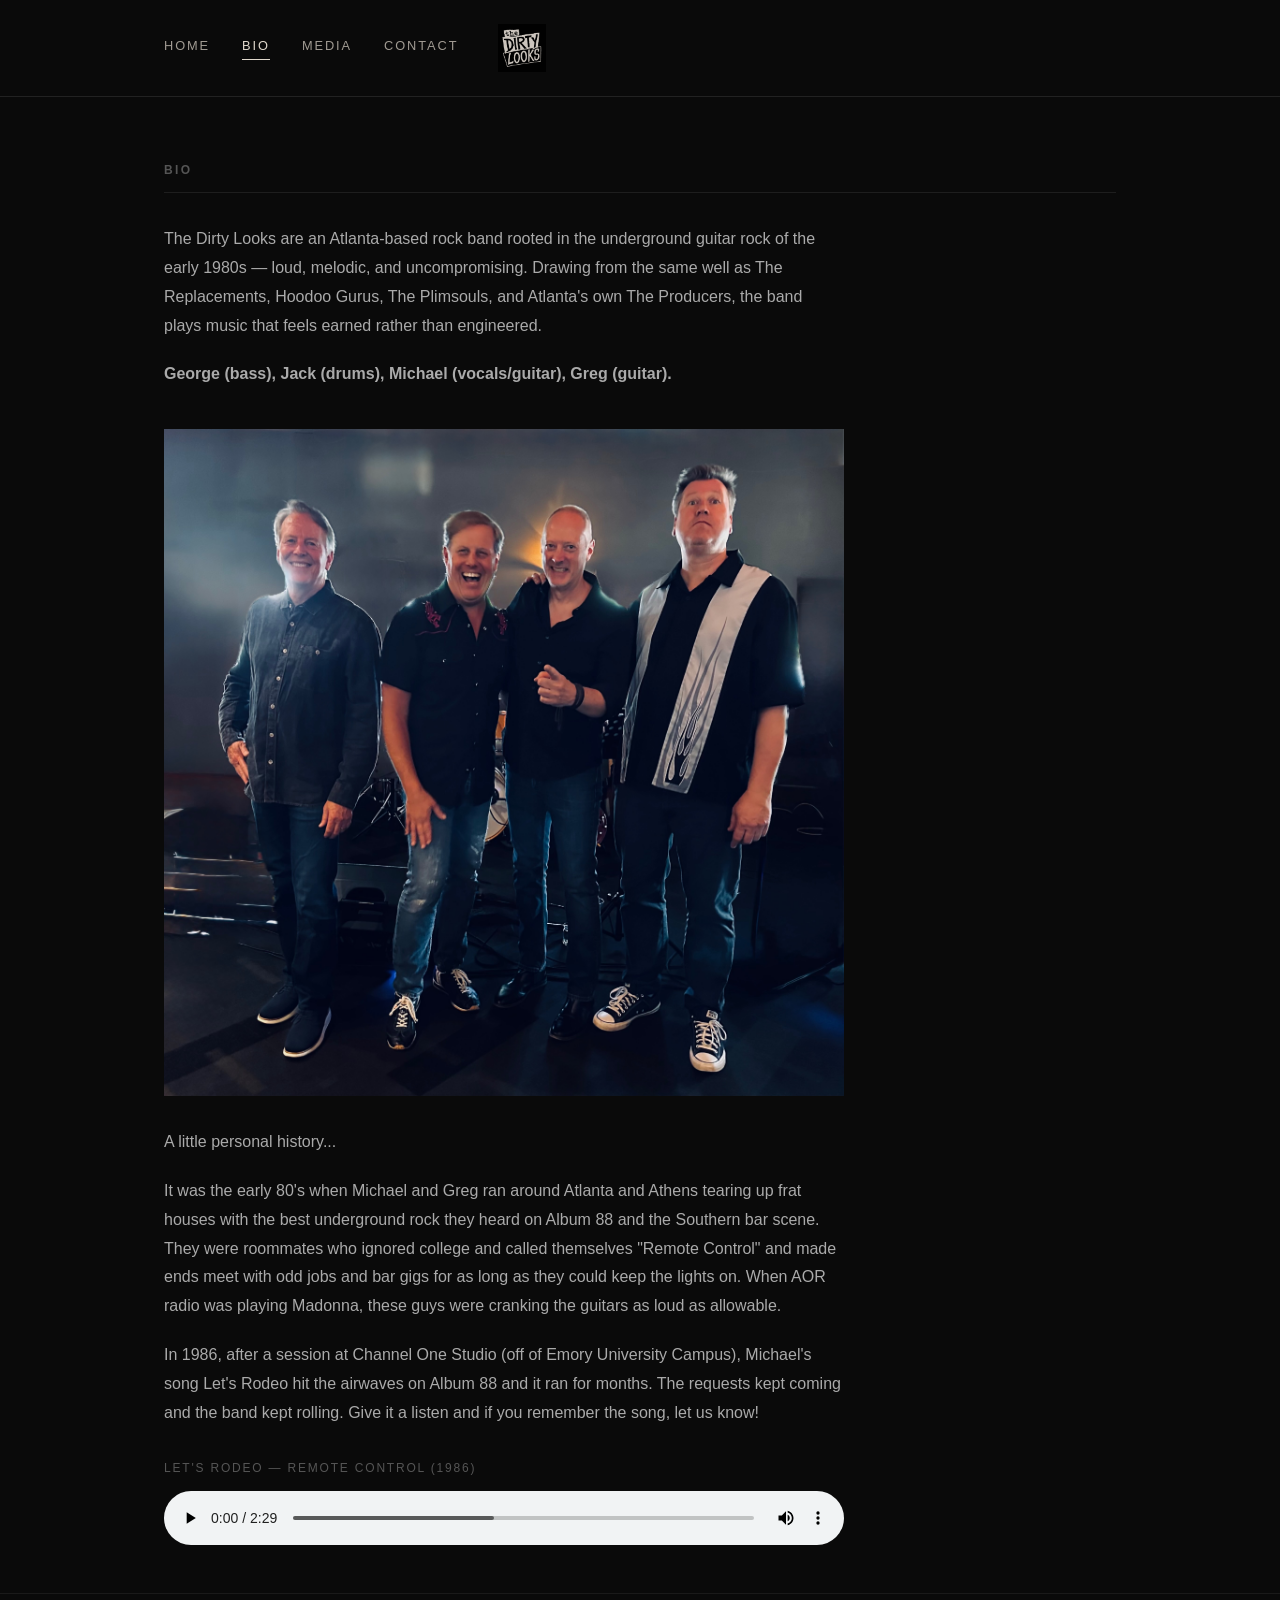
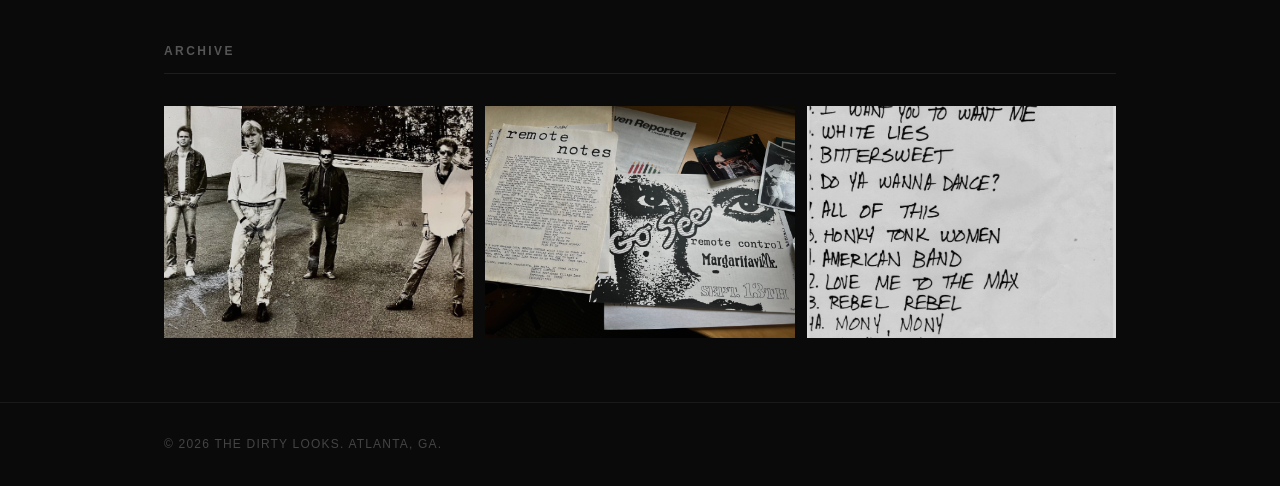
==== site/bio.html @ eaa35b77 "Rebuild site — new structure, pages, and media - Move all files into site/ subdirectory (Netlify pub" ====
<!DOCTYPE html>
<html lang="en">
<head>
  <meta charset="UTF-8">
  <meta name="viewport" content="width=device-width, initial-scale=1.0">
  <title>Bio — The Dirty Looks</title>
  <link rel="stylesheet" href="style.css">
</head>
<body>

  <header class="site-header">
    <div class="header-inner">
<div class="header-right">
        <nav class="main-nav">
          <a href="index.html">Home</a>
          <a href="bio.html" class="nav-active">Bio</a>
          <a href="media.html">Media</a>
          <a href="contact.html">Contact</a>
        </nav>
        <img class="header-logo" src="resources/Logos/DirtyLooksLogo.png" alt="The Dirty Looks">
      </div>
    </div>
  </header>

  <main>

    <section class="bio-content">
      <div class="container">
        <h2 class="section-title">Bio</h2>
        <div class="bio-text">
          <p>The Dirty Looks are an Atlanta-based rock band rooted in the underground guitar rock of the early 1980s — loud, melodic, and uncompromising. Drawing from the same well as The Replacements, Hoodoo Gurus, The Plimsouls, and Atlanta's own The Producers, the band plays music that feels earned rather than engineered.</p>
          <p><strong>George (bass), Jack (drums), Michael (vocals/guitar), Greg (guitar).</strong></p>
        </div>
        <div class="bio-photo">
          <img src="resources/Photos/TheDirtyLooks.jpeg" alt="The Dirty Looks">
        </div>
        <div class="bio-text bio-history">
          <p>A little personal history...</p>
          <p>It was the early 80's when Michael and Greg ran around Atlanta and Athens tearing up frat houses with the best underground rock they heard on Album 88 and the Southern bar scene. They were roommates who ignored college and called themselves "Remote Control" and made ends meet with odd jobs and bar gigs for as long as they could keep the lights on. When AOR radio was playing Madonna, these guys were cranking the guitars as loud as allowable.</p>
          <p>In 1986, after a session at Channel One Studio (off of Emory University Campus), Michael's song Let's Rodeo hit the airwaves on Album 88 and it ran for months. The requests kept coming and the band kept rolling. Give it a listen and if you remember the song, let us know!</p>
        </div>
        <div class="bio-audio">
          <p class="audio-label">Let's Rodeo — Remote Control (1986)</p>
          <audio controls>
            <source src="Audio/Lets%20Rodeo.mp3" type="audio/mpeg">
          </audio>
        </div>
      </div>
    </section>

    <section class="bio-archive">
      <div class="container">
        <h2 class="section-title">Archive</h2>
        <div class="photo-grid photo-grid--archive">
          <a href="resources/Photos/RC1986.jpeg" target="_blank" class="photo-item">
            <img src="resources/Photos/RC1986.jpeg" alt="RC 1986">
          </a>
          <a href="resources/Photos/Margaritaville.jpeg" target="_blank" class="photo-item">
            <img src="resources/Photos/Margaritaville.jpeg" alt="Margaritaville">
          </a>
          <a href="resources/Photos/RemoteControlSetlist.jpeg" target="_blank" class="photo-item">
            <img src="resources/Photos/RemoteControlSetlist.jpeg" alt="Remote Control Setlist">
          </a>
        </div>
      </div>
    </section>

  </main>

  <footer class="site-footer">
    <div class="container">
      <p>&copy; 2026 The Dirty Looks. Atlanta, GA.</p>
    </div>
  </footer>

</body>
</html>
---- site/style.css ----
/* === Reset & Base === */
*, *::before, *::after {
  box-sizing: border-box;
  margin: 0;
  padding: 0;
}

html {
  font-size: 16px;
  scroll-behavior: smooth;
}

body {
  background-color: #0a0a0a;
  color: #e0d8cc;
  font-family: 'Helvetica Neue', Helvetica, Arial, sans-serif;
  line-height: 1.6;
}

a {
  color: #e0d8cc;
  text-decoration: none;
}

a:hover {
  color: #ffffff;
}

.container {
  max-width: 1000px;
  margin: 0 auto;
  padding: 0 1.5rem;
}

/* === Header === */
.site-header {
  border-bottom: 1px solid #222;
  padding: 1.5rem 0;
  position: sticky;
  top: 0;
  background-color: #0a0a0a;
  z-index: 100;
}

.header-inner {
  max-width: 1000px;
  margin: 0 auto;
  padding: 0 1.5rem;
  display: flex;
  align-items: center;
  justify-content: space-between;
  flex-wrap: wrap;
  gap: 1rem;
}

.band-name {
  font-size: 1.4rem;
  font-weight: 700;
  letter-spacing: 0.12em;
  text-transform: uppercase;
  color: #ffffff;
}

.main-nav {
  display: flex;
  gap: 2rem;
  font-size: 0.8rem;
  letter-spacing: 0.15em;
  text-transform: uppercase;
}

.main-nav a {
  opacity: 0.7;
  transition: opacity 0.2s;
}

.main-nav a:hover {
  opacity: 1;
}

/* === Hero === */
.hero {
  min-height: 80vh;
  display: flex;
  align-items: center;
  justify-content: center;
  padding: 4rem 1.5rem;
  background-color: #0a0a0a;
  background-image:
    radial-gradient(ellipse at 20% 50%, rgba(60, 20, 20, 0.4) 0%, transparent 60%),
    radial-gradient(ellipse at 80% 50%, rgba(20, 20, 40, 0.4) 0%, transparent 60%);
  border-bottom: 1px solid #222;
}

.hero-content {
  display: flex;
  flex-direction: column;
  align-items: center;
  gap: 2rem;
}

.hero-logo {
  width: min(480px, 80vw);
  height: auto;
  display: block;
}

.hero-tagline {
  font-size: clamp(0.75rem, 2vw, 1rem);
  font-weight: 300;
  letter-spacing: 0.2em;
  color: #555;
  text-transform: uppercase;
  text-align: center;
}

/* === News === */
.news {
  padding: 4rem 0;
}

.section-title {
  font-size: 0.75rem;
  letter-spacing: 0.2em;
  text-transform: uppercase;
  color: #555;
  margin-bottom: 2rem;
  padding-bottom: 0.75rem;
  border-bottom: 1px solid #1e1e1e;
}

.news-item {
  display: flex;
  gap: 2rem;
  align-items: baseline;
  padding: 1rem 0;
  border-bottom: 1px solid #1a1a1a;
}

.news-date {
  font-size: 0.75rem;
  letter-spacing: 0.1em;
  text-transform: uppercase;
  color: #555;
  min-width: 100px;
}

.news-text {
  color: #aaa;
  font-size: 0.95rem;
}

/* === Footer === */
.site-footer {
  padding: 2rem 0;
  border-top: 1px solid #1a1a1a;
  font-size: 0.75rem;
  letter-spacing: 0.1em;
  text-transform: uppercase;
  color: #444;
}

/* === Header Logo === */
.header-right {
  display: flex;
  align-items: center;
  gap: 2.5rem;
}

.header-logo {
  height: 48px;
  width: auto;
  opacity: 0.85;
  transition: opacity 0.2s;
}

.header-logo:hover {
  opacity: 1;
}

.nav-active {
  opacity: 1 !important;
  border-bottom: 1px solid #e0d8cc;
  padding-bottom: 2px;
}

/* === Media Page === */
.media-video {
  padding: 4rem 0 3rem;
  border-bottom: 1px solid #1a1a1a;
}

.video-wrapper {
  width: 100%;
  max-width: 800px;
}

.video-wrapper video {
  width: 100%;
  display: block;
  background: #000;
}

.media-photos {
  padding: 3rem 0 4rem;
}

.photo-grid {
  display: grid;
  grid-template-columns: repeat(3, 1fr);
  gap: 0.75rem;
}

.photo-item {
  display: block;
  overflow: hidden;
  aspect-ratio: 4 / 3;
  background: #111;
}

.photo-item img {
  width: 100%;
  height: 100%;
  object-fit: cover;
  display: block;
  opacity: 0.85;
  transition: opacity 0.25s, transform 0.3s;
}

.photo-item:hover img {
  opacity: 1;
  transform: scale(1.03);
}

/* === Bio Page === */
.bio-content {
  padding: 4rem 0 3rem;
  border-bottom: 1px solid #1a1a1a;
}

.bio-text p {
  color: #aaa;
  font-size: 1rem;
  line-height: 1.8;
  max-width: 680px;
  margin-bottom: 1.25rem;
}

.bio-history {
  margin-top: 2rem;
}

.bio-photo {
  margin-top: 2.5rem;
  max-width: 680px;
}

.bio-photo img {
  width: 100%;
  display: block;
}

.bio-audio {
  margin-top: 2rem;
  max-width: 680px;
}

.audio-label {
  font-size: 0.75rem;
  letter-spacing: 0.15em;
  text-transform: uppercase;
  color: #555;
  margin-bottom: 0.75rem;
}

.bio-audio audio {
  width: 100%;
  display: block;
}

.bio-archive {
  padding: 3rem 0 4rem;
}

/* === Contact Page === */
.contact-content {
  padding: 4rem 0;
}

.contact-heading {
  font-size: 1.4rem;
  font-weight: 700;
  letter-spacing: 0.08em;
  text-transform: uppercase;
  color: #ffffff;
  margin-bottom: 1rem;
}

.contact-email {
  font-size: 1rem;
  letter-spacing: 0.05em;
  color: #aaa;
  transition: color 0.2s;
}

.contact-email:hover {
  color: #ffffff;
}

/* === Mobile === */
@media (max-width: 600px) {
  .header-inner {
    flex-direction: column;
    align-items: flex-start;
  }

  .header-right {
    width: 100%;
    justify-content: space-between;
  }

  .main-nav {
    gap: 1.2rem;
    flex-wrap: wrap;
  }

  .header-logo {
    height: 36px;
  }

  .photo-grid {
    grid-template-columns: repeat(2, 1fr);
  }

  .news-item {
    flex-direction: column;
    gap: 0.25rem;
  }
}
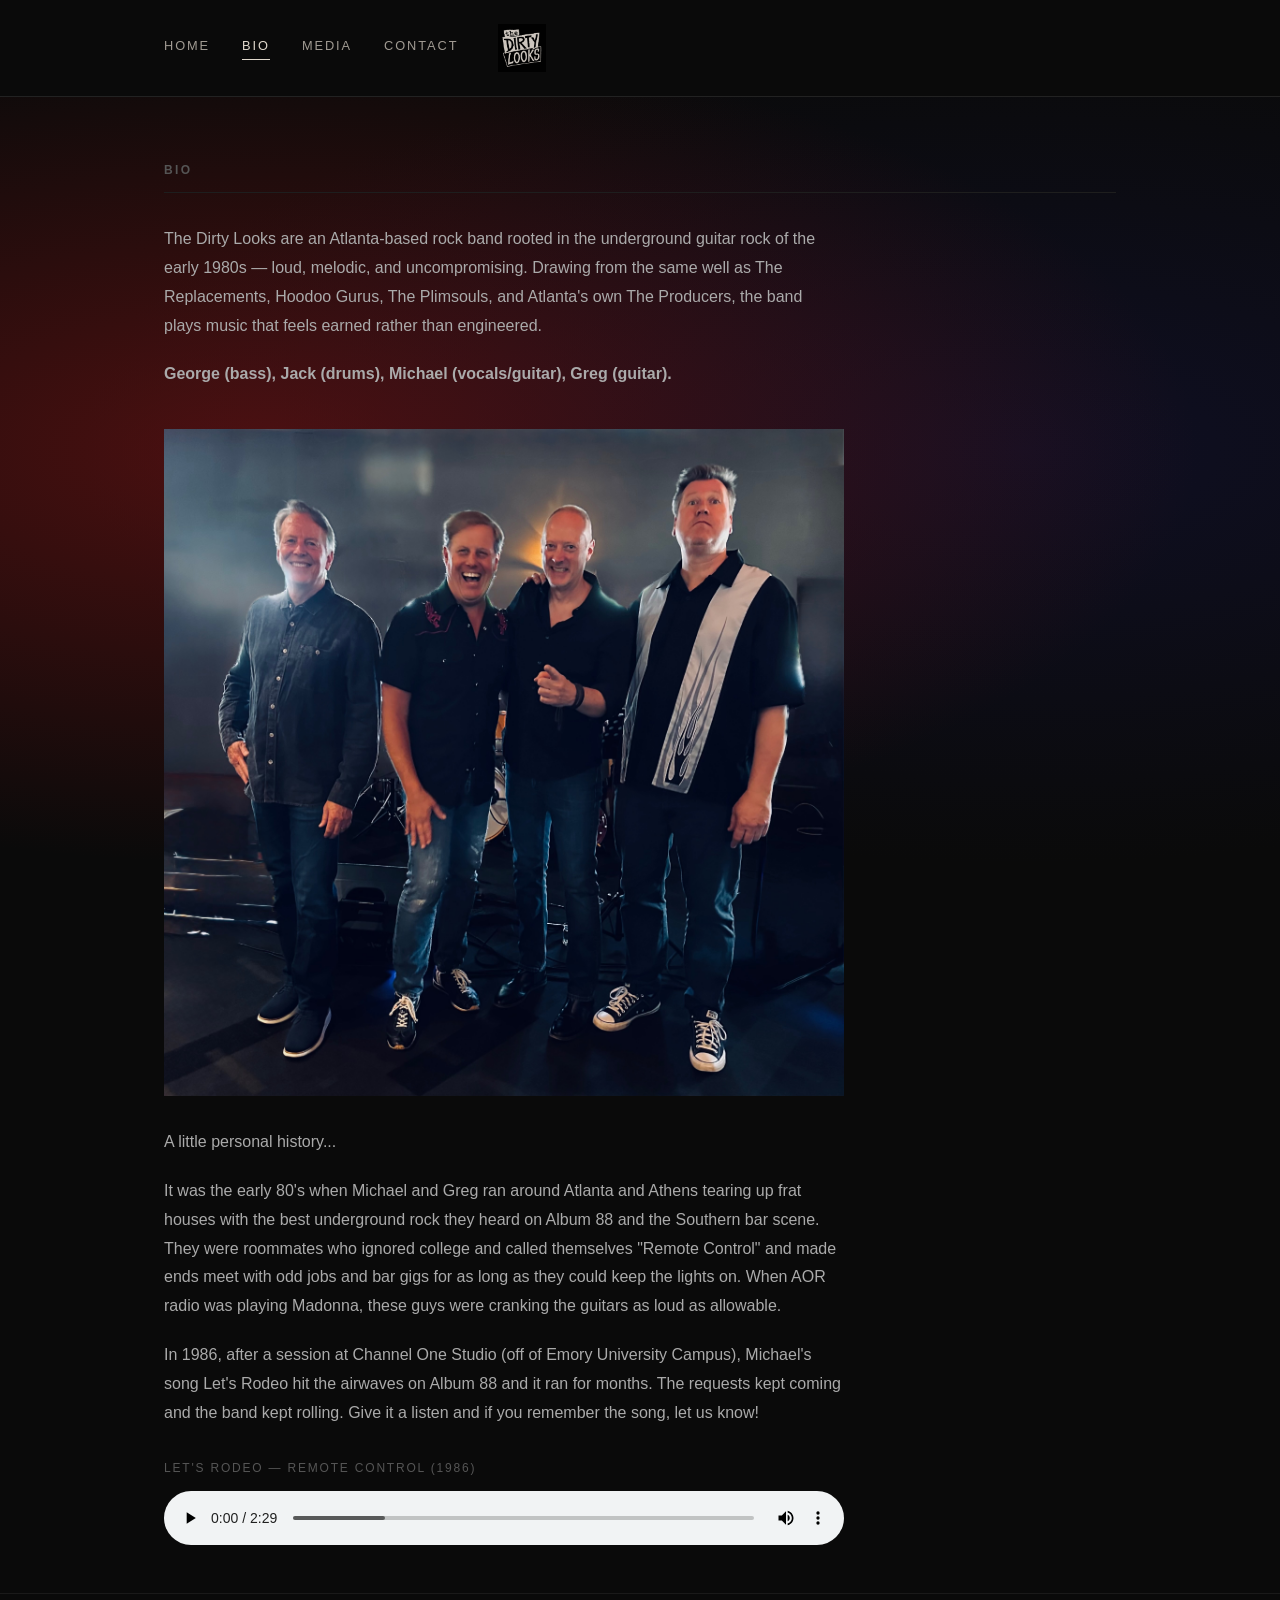
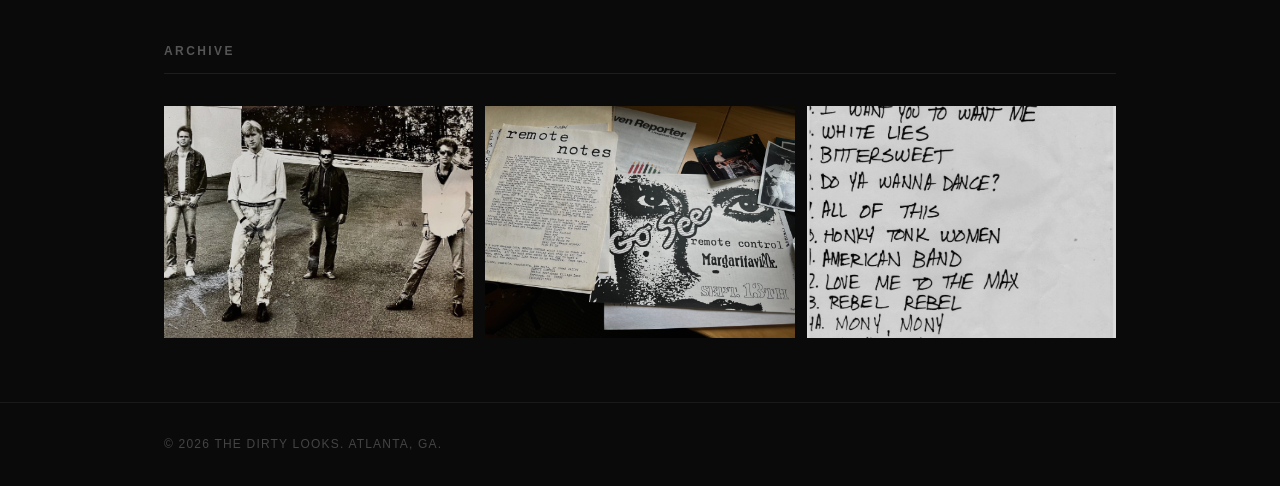
==== commit 45867b03: "Add favicon and share-preview tags Add description, canonical, Open Graph and Twitter card tags to a" ====
--- a/site/bio.html
+++ b/site/bio.html
@@ -4,6 +4,19 @@
   <meta charset="UTF-8">
   <meta name="viewport" content="width=device-width, initial-scale=1.0">
   <title>Bio — The Dirty Looks</title>
+  <meta name="description" content="Atlanta guitar rock rooted in the underground sound of the early 1980s.">
+  <meta name="theme-color" content="#0a0a0a">
+  <link rel="canonical" href="https://lookdirty.com/bio.html">
+  <link rel="icon" href="favicon.ico" sizes="any">
+  <link rel="icon" type="image/png" sizes="32x32" href="favicon-32.png">
+  <link rel="apple-touch-icon" href="apple-touch-icon.png">
+  <meta property="og:type" content="website">
+  <meta property="og:site_name" content="The Dirty Looks">
+  <meta property="og:title" content="Bio — The Dirty Looks">
+  <meta property="og:description" content="Atlanta guitar rock rooted in the underground sound of the early 1980s.">
+  <meta property="og:url" content="https://lookdirty.com/bio.html">
+  <meta property="og:image" content="https://lookdirty.com/resources/og-image.jpg">
+  <meta name="twitter:card" content="summary_large_image">
   <link rel="stylesheet" href="style.css">
 </head>
 <body>
--- a/site/style.css
+++ b/site/style.css
@@ -12,6 +12,10 @@
 
 body {
   background-color: #0a0a0a;
+  background-image:
+    radial-gradient(ellipse at 20% 50%, rgba(120, 20, 20, 0.6) 0%, transparent 65%),
+    radial-gradient(ellipse at 80% 50%, rgba(20, 20, 60, 0.5) 0%, transparent 65%);
+  background-attachment: fixed;
   color: #e0d8cc;
   font-family: 'Helvetica Neue', Helvetica, Arial, sans-serif;
   line-height: 1.6;
@@ -85,10 +89,6 @@
   align-items: center;
   justify-content: center;
   padding: 4rem 1.5rem;
-  background-color: #0a0a0a;
-  background-image:
-    radial-gradient(ellipse at 20% 50%, rgba(60, 20, 20, 0.4) 0%, transparent 60%),
-    radial-gradient(ellipse at 80% 50%, rgba(20, 20, 40, 0.4) 0%, transparent 60%);
   border-bottom: 1px solid #222;
 }
 
@@ -97,6 +97,11 @@
   flex-direction: column;
   align-items: center;
   gap: 2rem;
+}
+
+.hero-logo-link {
+  display: block;
+  line-height: 0;
 }
 
 .hero-logo {
@@ -195,10 +200,25 @@
   max-width: 800px;
 }
 
-.video-wrapper video {
-  width: 100%;
-  display: block;
-  background: #000;
+.video-wrapper {
+  position: relative;
+  aspect-ratio: 16 / 9;
+}
+
+.video-wrapper iframe {
+  position: absolute;
+  top: 0;
+  left: 0;
+  width: 100%;
+  height: 100%;
+}
+
+.video-credit {
+  margin-top: 0.6rem;
+  font-size: 0.7rem;
+  letter-spacing: 0.1em;
+  text-transform: uppercase;
+  color: #444;
 }
 
 .media-photos {
